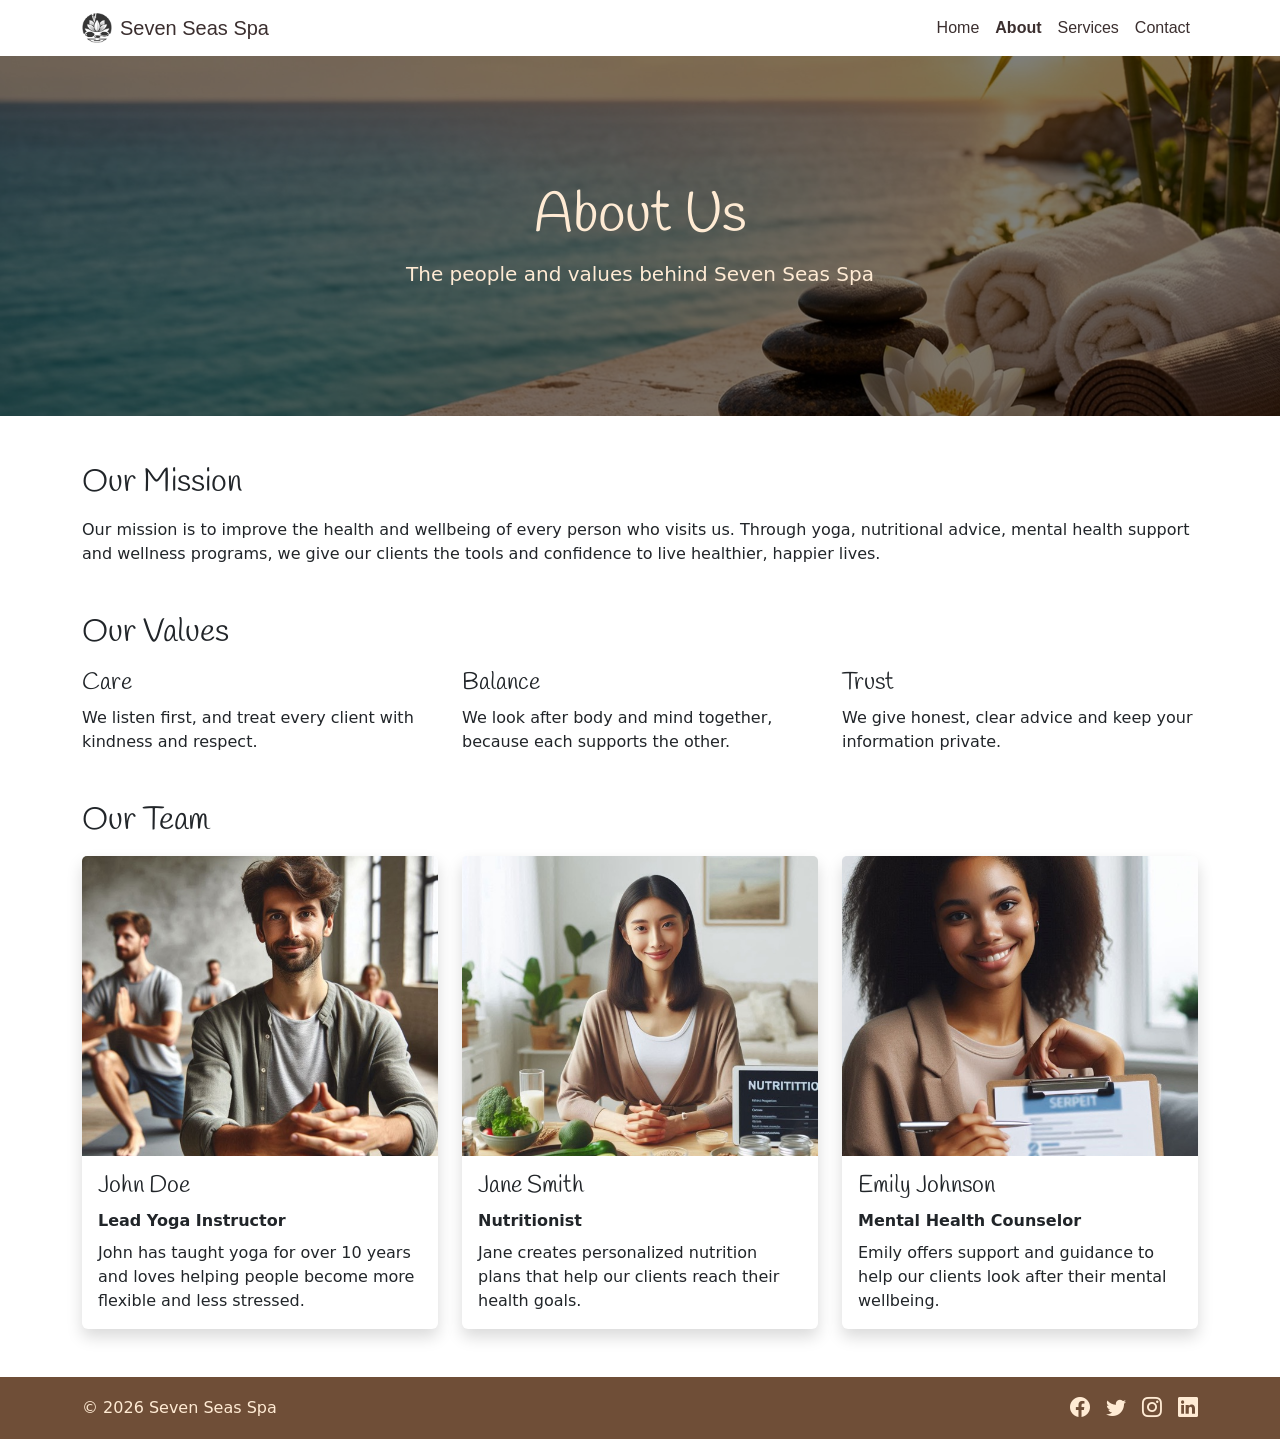
==== about.html @ 12490ebf "Add Services and About pages - Add service details, yoga timetable and booking steps - Add mission, " ====
<!DOCTYPE html>
<html lang="en">
<head>
    <meta charset="UTF-8">
    <meta name="viewport" content="width=device-width, initial-scale=1.0">
    <title>About | Seven Seas Spa</title>
    <!-- Bootstrap CSS -->
    <link href="https://cdn.jsdelivr.net/npm/bootstrap@5.3.9/dist/css/bootstrap.min.css" rel="stylesheet" integrity="sha384-yEPZ7jP9S0QKiUQ0m3jjsO4ProIW7wvR9gXkI7JOGa2XVsw53Yke2bsdkBbjmmiX" crossorigin="anonymous">
    <!-- Bootstrap Icons -->
    <link href="https://cdn.jsdelivr.net/npm/bootstrap-icons@1.13.2/font/bootstrap-icons.min.css" rel="stylesheet" integrity="sha384-nWN3KqaaVcbEsCjLSV+2jMjh62Iny/+mN3srM8TZeM8N6aj7eDl5wwYggjAJ4/sJ" crossorigin="anonymous">
    <!-- Google Fonts -->
    <link rel="preconnect" href="https://fonts.googleapis.com">
    <link rel="preconnect" href="https://fonts.gstatic.com" crossorigin>
    <link href="https://fonts.googleapis.com/css2?family=Handlee&display=swap" rel="stylesheet">
    <!-- Custom CSS -->
    <link href="assets/css/style.css" rel="stylesheet">
</head>
<body>
    <header class="sticky-top">
        <nav class="navbar navbar-expand-lg navbar-light bg-white" aria-label="Main navigation">
            <div class="container">
                <a class="navbar-brand d-flex align-items-center" href="index.html">
                    <img src="assets/images/logo.png" alt="" width="30" height="30" class="me-2">
                    Seven Seas Spa
                </a>
                <button class="navbar-toggler" type="button" data-bs-toggle="collapse" data-bs-target="#navbarNav" aria-controls="navbarNav" aria-expanded="false" aria-label="Toggle navigation">
                    <span class="navbar-toggler-icon"></span>
                </button>
                <div class="collapse navbar-collapse" id="navbarNav">
                    <ul class="navbar-nav ms-auto">
                        <li class="nav-item">
                            <a class="nav-link" href="index.html">Home</a>
                        </li>
                        <li class="nav-item">
                            <a class="nav-link active" aria-current="page" href="about.html">About</a>
                        </li>
                        <li class="nav-item">
                            <a class="nav-link" href="services.html">Services</a>
                        </li>
                        <li class="nav-item">
                            <a class="nav-link" href="contact.html">Contact</a>
                        </li>
                    </ul>
                </div>
            </div>
        </nav>
    </header>

    <main>
        <!-- Hero -->
        <section class="hero hero-small position-relative">
            <img src="assets/images/hero.jpg" class="hero-img d-block w-100" width="1920" height="1084" alt="Massage stones, a white lotus flower, rolled towels and a yoga mat on a terrace overlooking a calm sea at sunset">
            <div class="hero-content position-absolute top-0 start-0 w-100 h-100 d-flex align-items-center">
                <div class="container">
                    <div class="hero-text text-center mx-auto">
                        <h1 class="display-4">About Us</h1>
                        <p class="lead mb-0">The people and values behind Seven Seas Spa</p>
                    </div>
                </div>
            </div>
        </section>

        <!-- Mission -->
        <section class="container py-5" aria-labelledby="mission-heading">
            <h2 id="mission-heading" class="mb-3">Our Mission</h2>
            <p class="mb-0">Our mission is to improve the health and wellbeing of every person who visits us. Through yoga, nutritional advice, mental health support and wellness programs, we give our clients the tools and confidence to live healthier, happier lives.</p>
        </section>

        <!-- Values -->
        <section class="container pb-5" aria-labelledby="values-heading">
            <h2 id="values-heading" class="mb-3">Our Values</h2>
            <div class="row row-cols-1 row-cols-md-3 g-4">
                <div class="col">
                    <h3 class="h4">Care</h3>
                    <p class="mb-0">We listen first, and treat every client with kindness and respect.</p>
                </div>
                <div class="col">
                    <h3 class="h4">Balance</h3>
                    <p class="mb-0">We look after body and mind together, because each supports the other.</p>
                </div>
                <div class="col">
                    <h3 class="h4">Trust</h3>
                    <p class="mb-0">We give honest, clear advice and keep your information private.</p>
                </div>
            </div>
        </section>

        <!-- Team -->
        <section class="container pb-5" aria-labelledby="team-heading">
            <h2 id="team-heading" class="mb-3">Our Team</h2>
            <div class="row row-cols-1 row-cols-md-2 row-cols-lg-3 g-4">
                <div class="col">
                    <div class="card team-card h-100 border-0 shadow">
                        <img src="assets/images/team/john_doe.jpg" class="card-img-top" width="600" height="600" alt="John Doe">
                        <div class="card-body">
                            <h3 class="card-title h4">John Doe</h3>
                            <p class="fw-bold mb-2">Lead Yoga Instructor</p>
                            <p class="card-text">John has taught yoga for over 10 years and loves helping people become more flexible and less stressed.</p>
                        </div>
                    </div>
                </div>
                <div class="col">
                    <div class="card team-card h-100 border-0 shadow">
                        <img src="assets/images/team/jane_smith.jpg" class="card-img-top" width="600" height="600" alt="Jane Smith">
                        <div class="card-body">
                            <h3 class="card-title h4">Jane Smith</h3>
                            <p class="fw-bold mb-2">Nutritionist</p>
                            <p class="card-text">Jane creates personalized nutrition plans that help our clients reach their health goals.</p>
                        </div>
                    </div>
                </div>
                <div class="col">
                    <div class="card team-card h-100 border-0 shadow">
                        <img src="assets/images/team/emily_johnson.jpg" class="card-img-top" width="600" height="600" alt="Emily Johnson">
                        <div class="card-body">
                            <h3 class="card-title h4">Emily Johnson</h3>
                            <p class="fw-bold mb-2">Mental Health Counselor</p>
                            <p class="card-text">Emily offers support and guidance to help our clients look after their mental wellbeing.</p>
                        </div>
                    </div>
                </div>
            </div>
        </section>
    </main>

    <footer class="site-footer py-3">
        <div class="container d-flex flex-wrap justify-content-between align-items-center gap-2">
            <p class="mb-0">&copy; 2026 Seven Seas Spa</p>
            <ul class="list-unstyled d-flex gap-3 mb-0">
                <li>
                    <a href="https://www.facebook.com/" target="_blank" rel="noopener noreferrer" aria-label="Facebook (opens in a new tab)"><i class="bi bi-facebook" aria-hidden="true"></i></a>
                </li>
                <li>
                    <a href="https://x.com/" target="_blank" rel="noopener noreferrer" aria-label="Twitter (opens in a new tab)"><i class="bi bi-twitter" aria-hidden="true"></i></a>
                </li>
                <li>
                    <a href="https://www.instagram.com/" target="_blank" rel="noopener noreferrer" aria-label="Instagram (opens in a new tab)"><i class="bi bi-instagram" aria-hidden="true"></i></a>
                </li>
                <li>
                    <a href="https://www.linkedin.com/" target="_blank" rel="noopener noreferrer" aria-label="LinkedIn (opens in a new tab)"><i class="bi bi-linkedin" aria-hidden="true"></i></a>
                </li>
            </ul>
        </div>
    </footer>

    <!-- Bootstrap JS bundle (includes Popper) -->
    <script src="https://cdn.jsdelivr.net/npm/bootstrap@5.3.9/dist/js/bootstrap.bundle.min.js" integrity="sha384-WyOxWvTyr1QaMPfiPJSv76iReVthorl5uWlFtZPyK0IEB0hGzo9y5Bp9mYanr8Bu" crossorigin="anonymous"></script>
</body>
</html>
---- assets/css/style.css ----
/* Headings */
h1,
h2,
h3,
h4,
h5,
h6 {
    font-family: "Handlee", cursive;
}

/* Navbar */
.navbar {
    --bs-navbar-color: #3b2f2f;
    --bs-navbar-hover-color: #3b2f2f;
    --bs-navbar-active-color: #3b2f2f;
    --bs-navbar-brand-color: #3b2f2f;
    --bs-navbar-brand-hover-color: #3b2f2f;
    font-family: Arial, sans-serif;
}

.navbar .nav-link.active {
    font-weight: 600;
}

/* Hero */
.hero-img {
    height: 80vh;
    object-fit: cover;
    object-position: 75% center;
}

.hero-small .hero-img {
    height: 40vh;
    min-height: 250px;
}

/* Dark overlay so the light heading is readable over the image */
.hero-content {
    background: rgba(0, 0, 0, 0.5);
}

.hero-text {
    max-width: 700px;
    color: #ffebd4;
}

.hero-text .btn {
    --bs-btn-color: #3b2f2f;
    --bs-btn-hover-color: #3b2f2f;
    --bs-btn-active-color: #3b2f2f;
}

@media (max-width: 991.98px) {
    .hero-content {
        background: rgba(0, 0, 0, 0.65);
    }

    .hero-welcome {
        display: block;
        font-size: 0.8em;
    }
}

/* Services */
.service-card .card-img-top {
    height: 200px;
    object-fit: cover;
}

/* Service details */
.rounded-image {
    border-radius: 15px;
}

/* Team */
.team-card .card-img-top {
    height: 300px;
    object-fit: cover;
    object-position: center 20%;
}

/* Testimonials */
.testimonial-img {
    width: 120px;
    height: 120px;
    object-fit: cover;
}

#testimonialCarousel .carousel-item {
    padding: 0 15%;
}

/* Contact form */
.contact-form {
    max-width: 600px;
}

.contact-form .form-control:focus {
    border-color: #6f4e37;
    box-shadow: 0 0 0 0.25rem rgba(111, 78, 55, 0.25);
}

.btn-brown {
    --bs-btn-color: #ffebd4;
    --bs-btn-bg: #6f4e37;
    --bs-btn-border-color: #6f4e37;
    --bs-btn-hover-color: #ffebd4;
    --bs-btn-hover-bg: #3b2f2f;
    --bs-btn-hover-border-color: #3b2f2f;
    --bs-btn-active-color: #ffebd4;
    --bs-btn-active-bg: #3b2f2f;
    --bs-btn-active-border-color: #3b2f2f;
}

/* Footer */
.site-footer {
    background-color: #6f4e37;
    color: #ffebd4;
}

.site-footer a {
    color: #ffebd4;
    font-size: 1.25rem;
}

.site-footer a:hover,
.site-footer a:focus-visible {
    color: #fff;
}
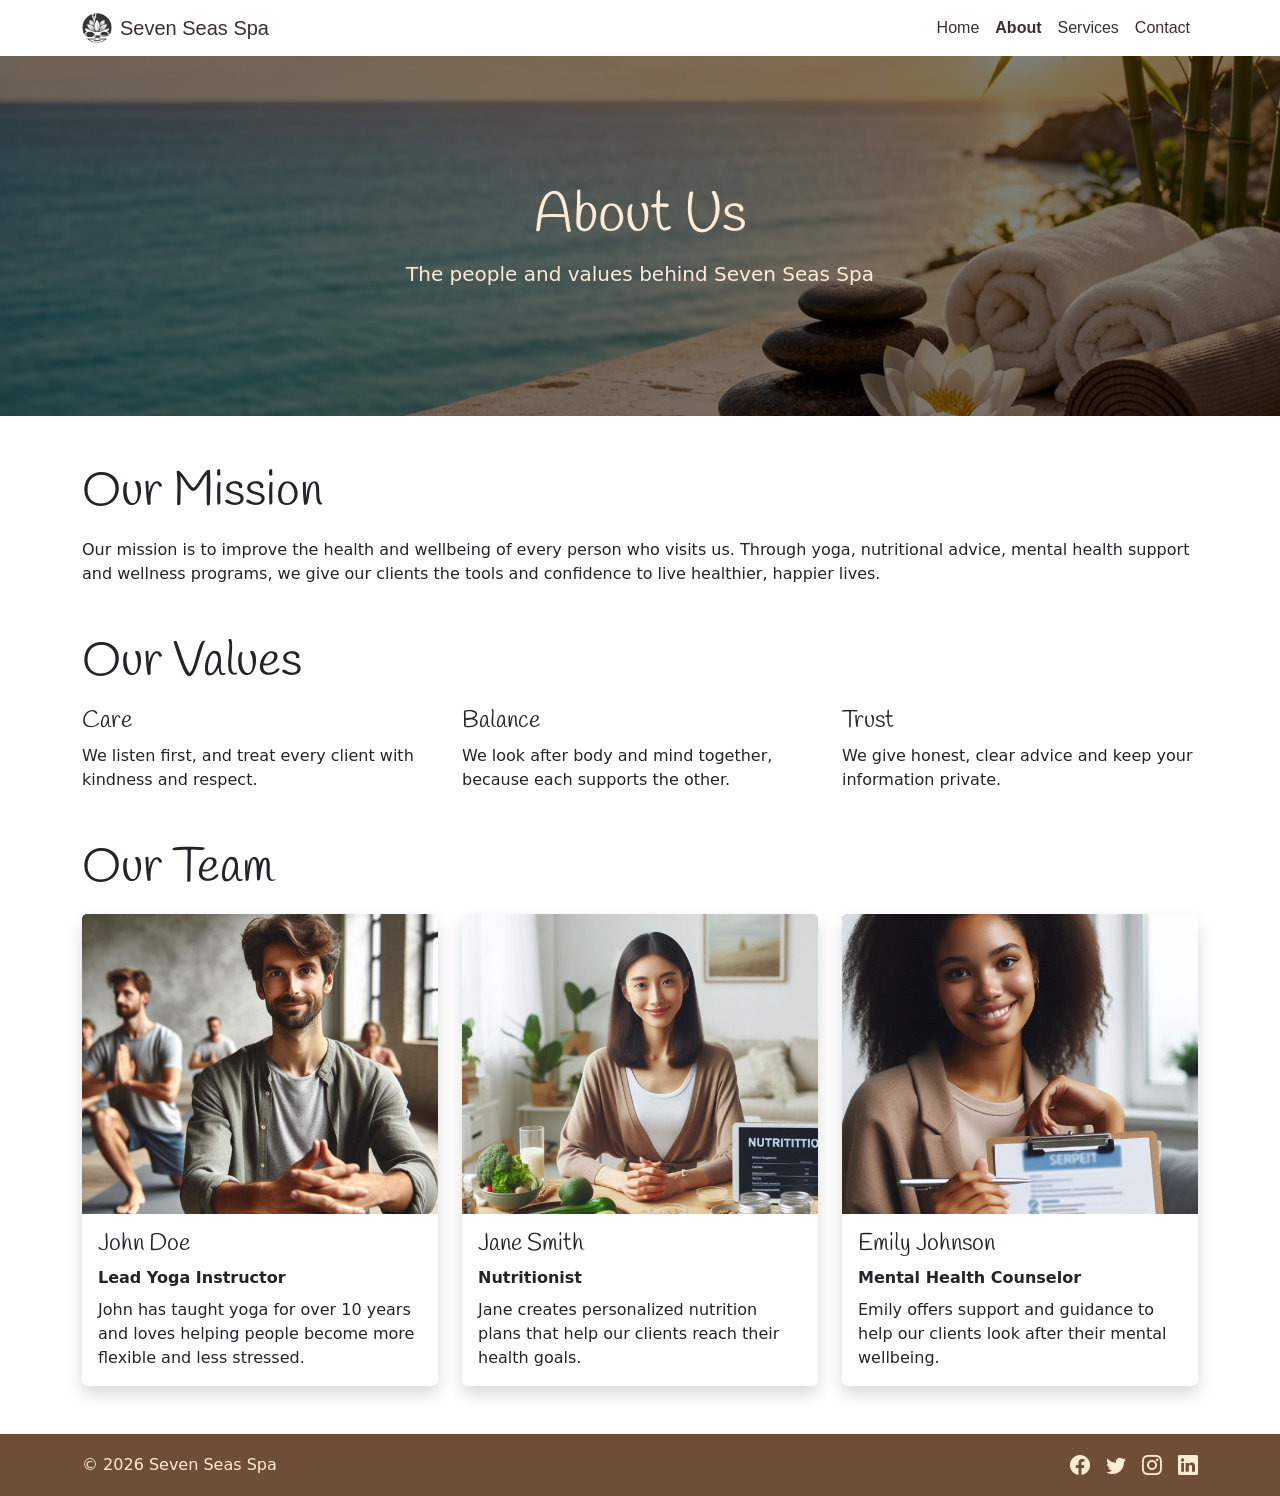
==== commit 980e2a0e: "Improve contact form, footer and section headings - Put the contact form in a card with a heading an" ====
--- a/about.html
+++ b/about.html
@@ -15,7 +15,7 @@
     <!-- Custom CSS -->
     <link href="assets/css/style.css" rel="stylesheet">
 </head>
-<body>
+<body class="d-flex flex-column min-vh-100">
     <header class="sticky-top">
         <nav class="navbar navbar-expand-lg navbar-light bg-white" aria-label="Main navigation">
             <div class="container">
@@ -62,13 +62,13 @@
 
         <!-- Mission -->
         <section class="container py-5" aria-labelledby="mission-heading">
-            <h2 id="mission-heading" class="mb-3">Our Mission</h2>
+            <h2 id="mission-heading" class="display-5 mb-3">Our Mission</h2>
             <p class="mb-0">Our mission is to improve the health and wellbeing of every person who visits us. Through yoga, nutritional advice, mental health support and wellness programs, we give our clients the tools and confidence to live healthier, happier lives.</p>
         </section>
 
         <!-- Values -->
         <section class="container pb-5" aria-labelledby="values-heading">
-            <h2 id="values-heading" class="mb-3">Our Values</h2>
+            <h2 id="values-heading" class="display-5 mb-3">Our Values</h2>
             <div class="row row-cols-1 row-cols-md-3 g-4">
                 <div class="col">
                     <h3 class="h4">Care</h3>
@@ -87,7 +87,7 @@
 
         <!-- Team -->
         <section class="container pb-5" aria-labelledby="team-heading">
-            <h2 id="team-heading" class="mb-3">Our Team</h2>
+            <h2 id="team-heading" class="display-5 mb-3">Our Team</h2>
             <div class="row row-cols-1 row-cols-md-2 row-cols-lg-3 g-4">
                 <div class="col">
                     <div class="card team-card h-100 border-0 shadow">
@@ -123,7 +123,7 @@
         </section>
     </main>
 
-    <footer class="site-footer py-3">
+    <footer class="site-footer py-3 mt-auto">
         <div class="container d-flex flex-wrap justify-content-between align-items-center gap-2">
             <p class="mb-0">&copy; 2026 Seven Seas Spa</p>
             <ul class="list-unstyled d-flex gap-3 mb-0">
--- a/assets/css/style.css
+++ b/assets/css/style.css
@@ -92,7 +92,7 @@
 
 /* Contact form */
 .contact-form {
-    max-width: 600px;
+    max-width: 700px;
 }
 
 .contact-form .form-control:focus {
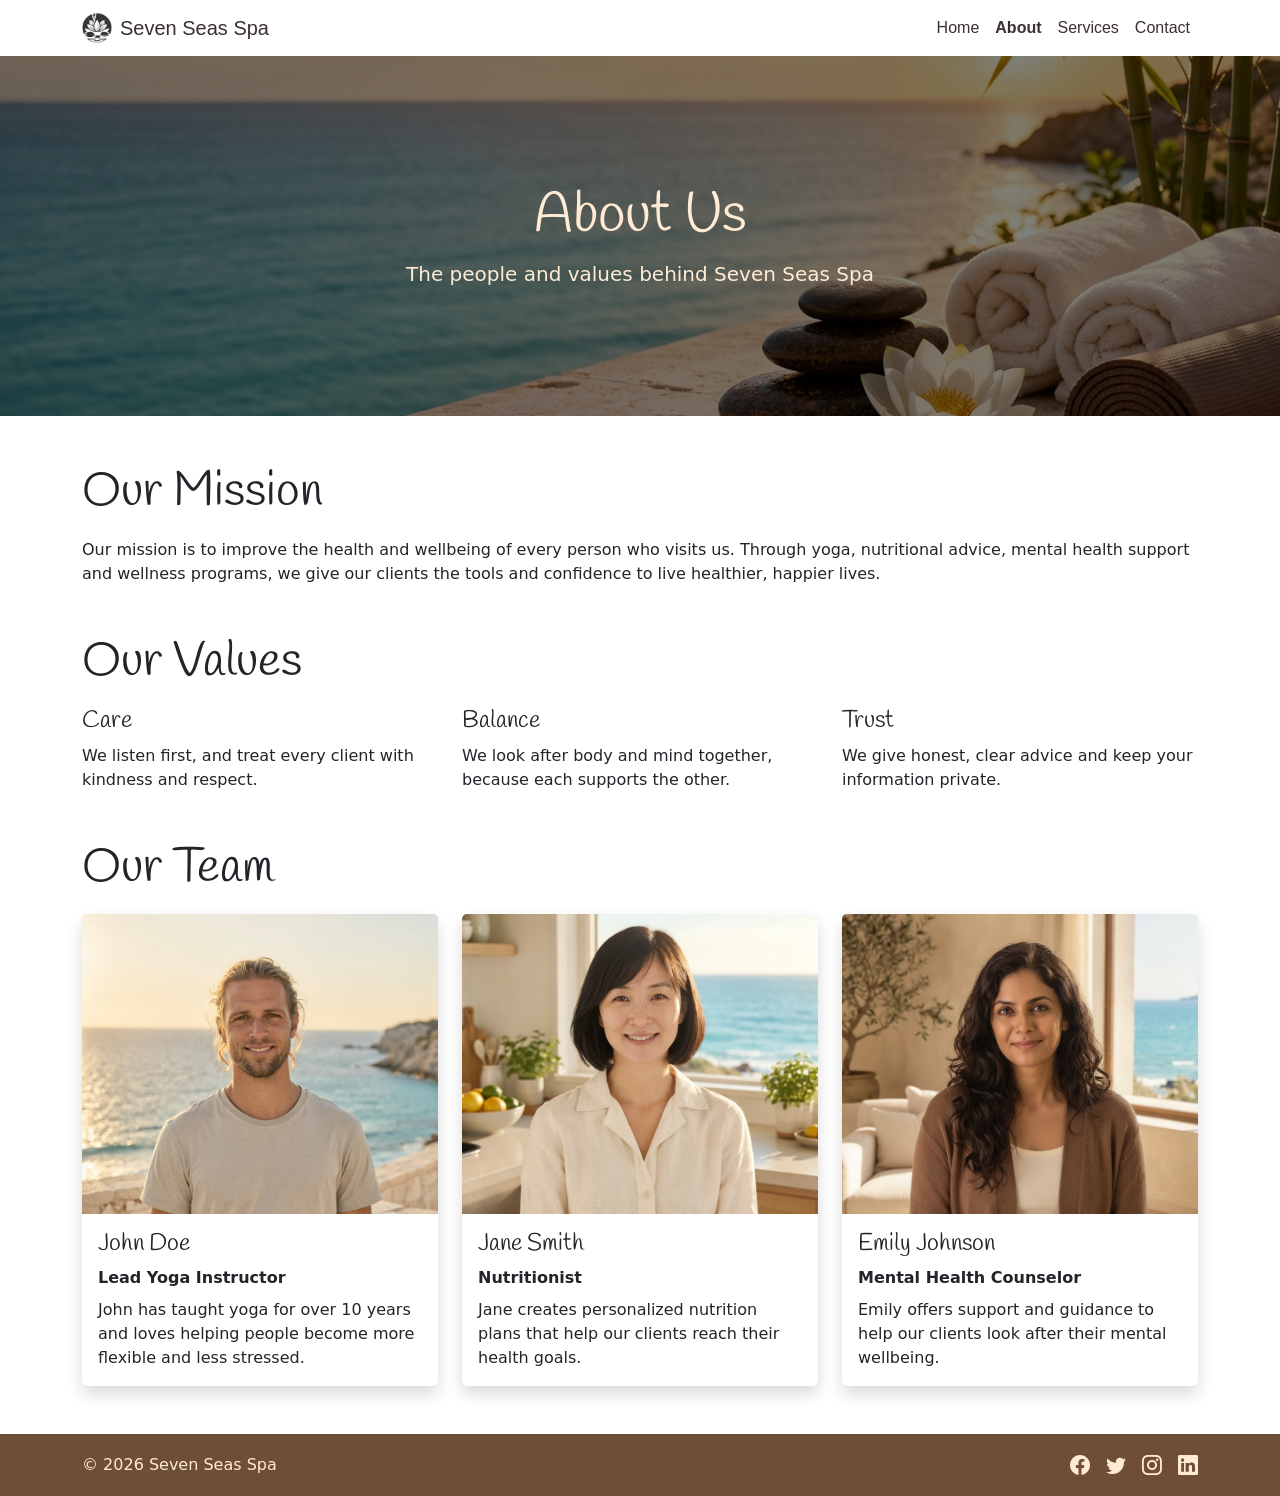
==== commit 1a53424c: "Replace team photos and ignore unused images - Add new team photos to the About page - Ignore origin" ====
--- a/about.html
+++ b/about.html
@@ -91,7 +91,7 @@
             <div class="row row-cols-1 row-cols-md-2 row-cols-lg-3 g-4">
                 <div class="col">
                     <div class="card team-card h-100 border-0 shadow">
-                        <img src="assets/images/team/john_doe.jpg" class="card-img-top" width="600" height="600" alt="John Doe">
+                        <img src="assets/images/team/john_doe_new.jpg" class="card-img-top" width="800" height="800" alt="John Doe">
                         <div class="card-body">
                             <h3 class="card-title h4">John Doe</h3>
                             <p class="fw-bold mb-2">Lead Yoga Instructor</p>
@@ -101,7 +101,7 @@
                 </div>
                 <div class="col">
                     <div class="card team-card h-100 border-0 shadow">
-                        <img src="assets/images/team/jane_smith.jpg" class="card-img-top" width="600" height="600" alt="Jane Smith">
+                        <img src="assets/images/team/jane_smith_new.jpg" class="card-img-top" width="800" height="800" alt="Jane Smith">
                         <div class="card-body">
                             <h3 class="card-title h4">Jane Smith</h3>
                             <p class="fw-bold mb-2">Nutritionist</p>
@@ -111,7 +111,7 @@
                 </div>
                 <div class="col">
                     <div class="card team-card h-100 border-0 shadow">
-                        <img src="assets/images/team/emily_johnson.jpg" class="card-img-top" width="600" height="600" alt="Emily Johnson">
+                        <img src="assets/images/team/emily_johnson_new.jpg" class="card-img-top" width="800" height="800" alt="Emily Johnson">
                         <div class="card-body">
                             <h3 class="card-title h4">Emily Johnson</h3>
                             <p class="fw-bold mb-2">Mental Health Counselor</p>
